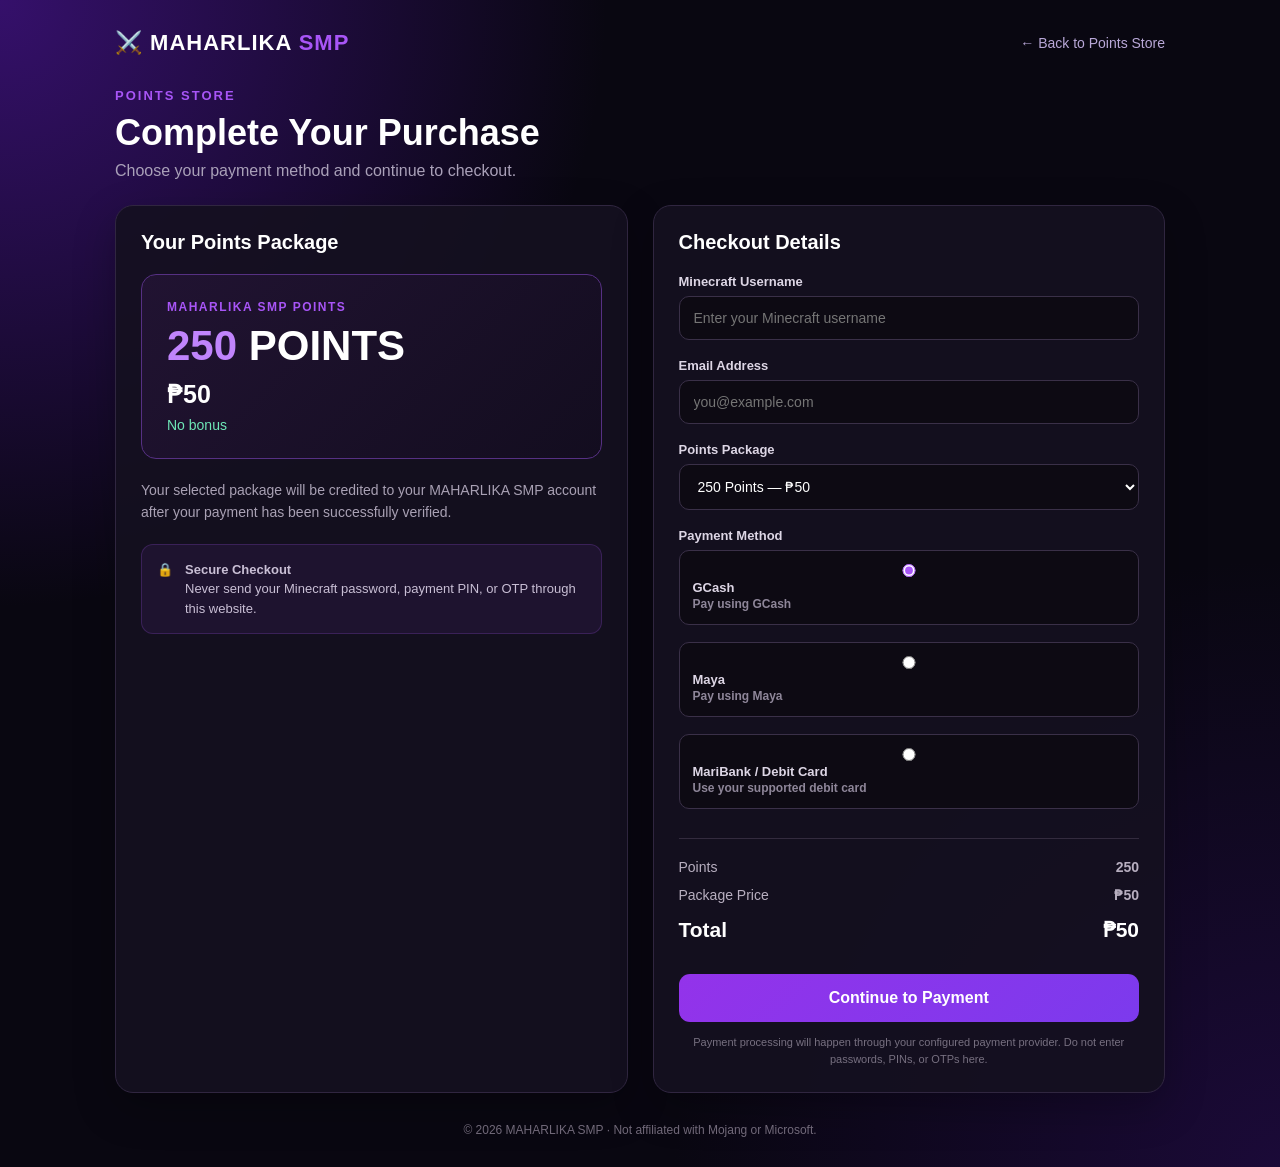
==== payment.html @ 06856d75 "Fix HTML formatting in payment.html Removed unnecessary code block formatting from HTML." ====
<!DOCTYPE html>
<html lang="en">
<head>
  <meta charset="UTF-8">
  <meta name="viewport" content="width=device-width, initial-scale=1.0">

  <meta name="description" content="MAHARLIKA SMP Points Checkout">

  <title>Checkout | MAHARLIKA SMP</title>

  <style>
    * {
      box-sizing: border-box;
      margin: 0;
      padding: 0;
    }

    body {
      font-family: Arial, Helvetica, sans-serif;
      background:
        radial-gradient(circle at top left, #35106b 0%, transparent 35%),
        radial-gradient(circle at bottom right, #1b0a38 0%, transparent 35%),
        #090711;
      color: #fff;
      min-height: 100vh;
      padding: 30px 15px;
    }

    a {
      color: inherit;
      text-decoration: none;
    }

    .container {
      width: 100%;
      max-width: 1050px;
      margin: auto;
    }

    .topbar {
      display: flex;
      justify-content: space-between;
      align-items: center;
      margin-bottom: 30px;
    }

    .brand {
      font-size: 22px;
      font-weight: 800;
      letter-spacing: 1px;
    }

    .brand span {
      color: #a855f7;
    }

    .back {
      color: #b9a8d8;
      font-size: 14px;
      transition: 0.2s;
    }

    .back:hover {
      color: #fff;
    }

    .checkout-title {
      margin-bottom: 25px;
    }

    .checkout-title span {
      color: #a855f7;
      font-size: 13px;
      font-weight: bold;
      letter-spacing: 2px;
    }

    .checkout-title h1 {
      font-size: 36px;
      margin-top: 8px;
    }

    .checkout-title p {
      color: #aaa1b9;
      margin-top: 8px;
    }

    .checkout-grid {
      display: grid;
      grid-template-columns: 1fr 1fr;
      gap: 25px;
    }

    .card {
      background: rgba(20, 16, 32, 0.9);
      border: 1px solid #302640;
      border-radius: 18px;
      padding: 25px;
      box-shadow: 0 15px 40px rgba(0, 0, 0, 0.25);
    }

    .card h2 {
      font-size: 20px;
      margin-bottom: 20px;
    }

    /* PRODUCT */

    .product-box {
      background: linear-gradient(135deg, #211332, #130d1f);
      border: 1px solid #563083;
      border-radius: 15px;
      padding: 25px;
      margin-bottom: 20px;
    }

    .product-label {
      color: #a855f7;
      font-size: 12px;
      font-weight: bold;
      letter-spacing: 1.5px;
    }

    .points {
      font-size: 42px;
      font-weight: 900;
      margin-top: 8px;
    }

    .points span {
      color: #c084fc;
    }

    .price {
      font-size: 25px;
      font-weight: bold;
      margin-top: 10px;
    }

    .bonus {
      color: #6ee7b7;
      font-size: 14px;
      margin-top: 8px;
    }

    .info {
      color: #a9a1b4;
      font-size: 14px;
      line-height: 1.6;
    }

    .security {
      display: flex;
      gap: 12px;
      margin-top: 20px;
      padding: 15px;
      border-radius: 12px;
      background: rgba(168, 85, 247, 0.08);
      border: 1px solid rgba(168, 85, 247, 0.2);
      color: #c9bfd5;
      font-size: 13px;
      line-height: 1.5;
    }

    /* FORM */

    .field {
      margin-bottom: 18px;
    }

    .field label {
      display: block;
      margin-bottom: 7px;
      font-size: 13px;
      font-weight: bold;
      color: #ddd6e5;
    }

    .field input,
    .field select {
      width: 100%;
      padding: 13px 14px;
      background: #0d0a13;
      color: #fff;
      border: 1px solid #3a3048;
      border-radius: 10px;
      outline: none;
      font-size: 14px;
    }

    .field input:focus,
    .field select:focus {
      border-color: #a855f7;
    }

    .payment-methods {
      display: grid;
      gap: 10px;
    }

    .payment-option {
      display: flex;
      align-items: center;
      gap: 12px;
      padding: 13px;
      border: 1px solid #3a3048;
      border-radius: 10px;
      cursor: pointer;
      background: #0d0a13;
      transition: 0.2s;
    }

    .payment-option:hover {
      border-color: #8b5cf6;
    }

    .payment-option input {
      accent-color: #a855f7;
    }

    .payment-name {
      font-weight: bold;
    }

    .payment-desc {
      display: block;
      color: #8e8699;
      font-size: 12px;
      margin-top: 2px;
    }

    /* SUMMARY */

    .summary {
      border-top: 1px solid #332b3e;
      margin-top: 22px;
      padding-top: 20px;
    }

    .summary-row {
      display: flex;
      justify-content: space-between;
      margin-bottom: 12px;
      color: #b8afc0;
      font-size: 14px;
    }

    .summary-row.total {
      color: #fff;
      font-size: 21px;
      font-weight: bold;
      margin-top: 15px;
    }

    .continue {
      width: 100%;
      margin-top: 20px;
      border: 0;
      border-radius: 11px;
      padding: 15px;
      background: linear-gradient(135deg, #9333ea, #7c3aed);
      color: white;
      font-size: 16px;
      font-weight: bold;
      cursor: pointer;
      transition: 0.2s;
    }

    .continue:hover {
      transform: translateY(-1px);
      filter: brightness(1.1);
    }

    .notice {
      margin-top: 12px;
      text-align: center;
      color: #777080;
      font-size: 11px;
      line-height: 1.5;
    }

    .error {
      display: none;
      padding: 15px;
      margin-bottom: 20px;
      border-radius: 10px;
      background: rgba(239, 68, 68, 0.1);
      border: 1px solid rgba(239, 68, 68, 0.3);
      color: #fca5a5;
      font-size: 14px;
    }

    footer {
      text-align: center;
      color: #716979;
      font-size: 12px;
      margin-top: 30px;
    }

    @media (max-width: 750px) {
      .checkout-grid {
        grid-template-columns: 1fr;
      }

      .checkout-title h1 {
        font-size: 29px;
      }

      .points {
        font-size: 35px;
      }

      .topbar {
        align-items: flex-start;
      }
    }
  </style>
</head>

<body>

  <div class="container">

    <div class="topbar">
      <a href="index.html" class="brand">
        ⚔️ MAHARLIKA <span>SMP</span>
      </a>

      <a href="index.html#store" class="back">
        ← Back to Points Store
      </a>
    </div>

    <div class="checkout-title">
      <span>POINTS STORE</span>
      <h1>Complete Your Purchase</h1>
      <p>Choose your payment method and continue to checkout.</p>
    </div>

    <div id="errorBox" class="error">
      Invalid points package. Please return to the Points Store and choose a package again.
    </div>

    <div class="checkout-grid">

      <!-- LEFT SIDE -->
      <div class="card">

        <h2>Your Points Package</h2>

        <div class="product-box">

          <div class="product-label">
            MAHARLIKA SMP POINTS
          </div>

          <div class="points">
            <span id="pointsAmount">250</span> POINTS
          </div>

          <div class="price">
            ₱<span id="priceAmount">50</span>
          </div>

          <div id="bonusText" class="bonus">
            No bonus
          </div>

        </div>

        <p class="info">
          Your selected package will be credited to your
          MAHARLIKA SMP account after your payment has been
          successfully verified.
        </p>

        <div class="security">
          🔒
          <div>
            <strong>Secure Checkout</strong><br>
            Never send your Minecraft password, payment PIN,
            or OTP through this website.
          </div>
        </div>

      </div>


      <!-- RIGHT SIDE -->
      <div class="card">

        <h2>Checkout Details</h2>

        <div class="field">
          <label for="username">
            Minecraft Username
          </label>

          <input
            type="text"
            id="username"
            placeholder="Enter your Minecraft username"
            maxlength="16"
            required
          >
        </div>


        <div class="field">
          <label for="email">
            Email Address
          </label>

          <input
            type="email"
            id="email"
            placeholder="you@example.com"
            required
          >
        </div>


        <div class="field">
          <label for="package">
            Points Package
          </label>

          <select id="package">
            <option value="250" data-price="50">
              250 Points — ₱50
            </option>

            <option value="550" data-price="100">
              550 Points — ₱100
            </option>

            <option value="1200" data-price="200">
              1,200 Points — ₱200
            </option>

            <option value="3250" data-price="500">
              3,250 Points — ₱500
            </option>

            <option value="7000" data-price="1000">
              7,000 Points — ₱1,000
            </option>
          </select>
        </div>


        <div class="field">

          <label>
            Payment Method
          </label>

          <div class="payment-methods">

            <label class="payment-option">
              <input
                type="radio"
                name="payment"
                value="GCash"
                checked
              >

              <div>
                <span class="payment-name">
                  GCash
                </span>

                <span class="payment-desc">
                  Pay using GCash
                </span>
              </div>
            </label>


            <label class="payment-option">
              <input
                type="radio"
                name="payment"
                value="Maya"
              >

              <div>
                <span class="payment-name">
                  Maya
                </span>

                <span class="payment-desc">
                  Pay using Maya
                </span>
              </div>
            </label>


            <label class="payment-option">
              <input
                type="radio"
                name="payment"
                value="MariBank Card"
              >

              <div>
                <span class="payment-name">
                  MariBank / Debit Card
                </span>

                <span class="payment-desc">
                  Use your supported debit card
                </span>
              </div>
            </label>

          </div>

        </div>


        <div class="summary">

          <div class="summary-row">
            <span>Points</span>
            <strong id="summaryPoints">
              250
            </strong>
          </div>

          <div class="summary-row">
            <span>Package Price</span>
            <strong>
              ₱<span id="summaryPrice">50</span>
            </strong>
          </div>

          <div class="summary-row total">
            <span>Total</span>

            <strong>
              ₱<span id="totalPrice">50</span>
            </strong>
          </div>

        </div>


        <button
          type="button"
          class="continue"
          id="continueButton"
        >
          Continue to Payment
        </button>

        <p class="notice">
          Payment processing will happen through your configured
          payment provider. Do not enter passwords, PINs, or OTPs here.
        </p>

      </div>

    </div>

    <footer>
      © 2026 MAHARLIKA SMP · Not affiliated with Mojang or Microsoft.
    </footer>

  </div>


  <script>

    /*
      ============================================
      READ PRODUCT AND PRICE FROM THE URL
      ============================================

      Example:

      payment.html?product=250&price=50

      means:

      250 POINTS
      ₱50
    */

    const params = new URLSearchParams(window.location.search);

    const urlProduct = params.get("product");
    const urlPrice = params.get("price");


    /*
      ============================================
      AVAILABLE POINTS PACKAGES
      ============================================
    */

    const packages = {
      "250": {
        points: 250,
        price: 50,
        bonus: "No bonus"
      },

      "550": {
        points: 550,
        price: 100,
        bonus: "+50 BONUS"
      },

      "1200": {
        points: 1200,
        price: 200,
        bonus: "+200 BONUS"
      },

      "3250": {
        points: 3250,
        price: 500,
        bonus: "+750 BONUS"
      },

      "7000": {
        points: 7000,
        price: 1000,
        bonus: "+2,000 BONUS"
      }
    };


    /*
      ============================================
      GET PAGE ELEMENTS
      ============================================
    */

    const pointsAmount = document.getElementById("pointsAmount");
    const priceAmount = document.getElementById("priceAmount");
    const bonusText = document.getElementById("bonusText");

    const summaryPoints = document.getElementById("summaryPoints");
    const summaryPrice = document.getElementById("summaryPrice");
    const totalPrice = document.getElementById("totalPrice");

    const packageSelect = document.getElementById("package");
    const errorBox = document.getElementById("errorBox");


    /*
      ============================================
      UPDATE CHECKOUT DISPLAY
      ============================================
    */

    function updateCheckout(points) {

      const selectedPackage = packages[points];

      if (!selectedPackage) {
        errorBox.style.display = "block";
        return;
      }

      errorBox.style.display = "none";

      pointsAmount.textContent =
        selectedPackage.points.toLocaleString();

      priceAmount.textContent =
        selectedPackage.price.toLocaleString();

      bonusText.textContent =
        selectedPackage.bonus;

      summaryPoints.textContent =
        selectedPackage.points.toLocaleString();

      summaryPrice.textContent =
        selectedPackage.price.toLocaleString();

      totalPrice.textContent =
        selectedPackage.price.toLocaleString();

      packageSelect.value =
        String(selectedPackage.points);
    }


    /*
      ============================================
      LOAD PACKAGE FROM PURCHASE BUTTON
      ============================================
    */

    if (
      urlProduct &&
      urlPrice &&
      packages[urlProduct] &&
      Number(urlPrice) === packages[urlProduct].price
    ) {

      updateCheckout(urlProduct);

    } else {

      /*
        If someone opens payment.html directly,
        default to the ₱50 / 250 Points package.
      */

      updateCheckout("250");

    }


    /*
      ============================================
      IF USER CHANGES PACKAGE
      ============================================
    */

    packageSelect.addEventListener("change", function () {

      updateCheckout(this.value);

    });


    /*
      ============================================
      CONTINUE BUTTON
      ============================================
    */

    document
      .getElementById("continueButton")
      .addEventListener("click", function () {

        const username =
          document.getElementById("username").value.trim();

        const email =
          document.getElementById("email").value.trim();

        const selectedPackage =
          packages[packageSelect.value];

        const payment =
          document.querySelector(
            'input[name="payment"]:checked'
          ).value;


        if (!username) {

          alert(
            "Please enter your Minecraft username."
          );

          return;
        }


        if (!email) {

          alert(
            "Please enter your email address."
          );

          return;
        }


        /*
          IMPORTANT:

          This is only the checkout interface.

          You still need to connect this button
          to your actual payment provider before
          accepting real payments.
        */

        alert(
          "Order ready!\\n\\n" +
          "Minecraft Username: " + username + "\\n" +
          "Points: " +
          selectedPackage.points.toLocaleString() + "\\n" +
          "Price: ₱" +
          selectedPackage.price.toLocaleString() + "\\n" +
          "Payment Method: " + payment
        );

      });

  </script>

</body>
</html>
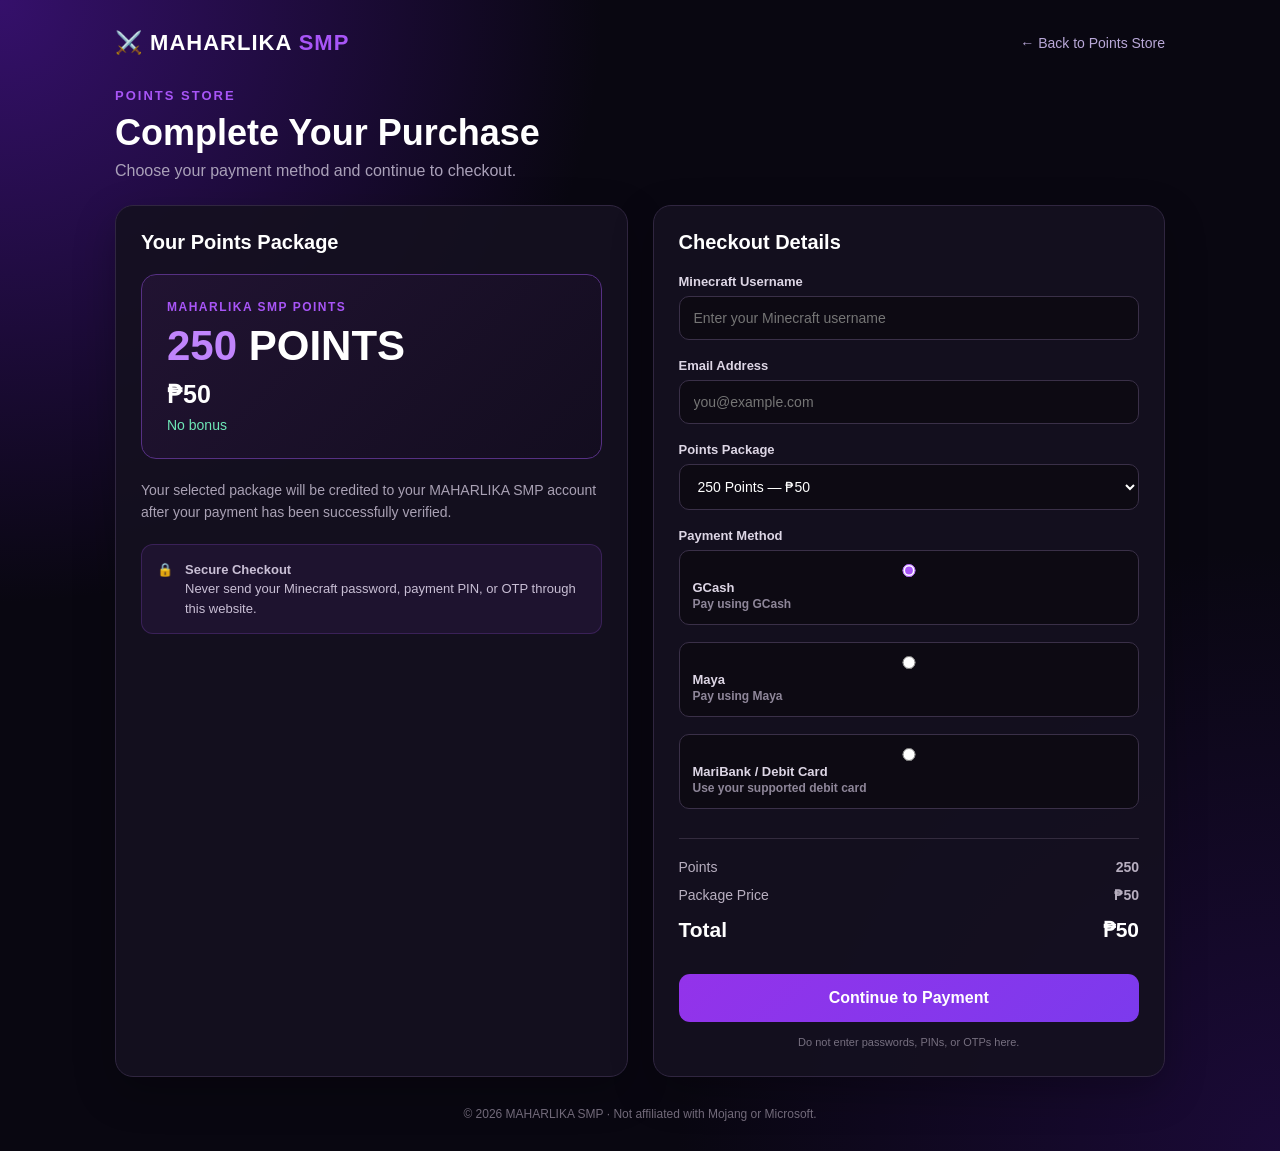
==== commit be9ed128: "Update payment.html" ====
--- a/payment.html
+++ b/payment.html
@@ -57,7 +57,6 @@
     .back {
       color: #b9a8d8;
       font-size: 14px;
-      transition: 0.2s;
     }
 
     .back:hover {
@@ -319,441 +318,657 @@
 
 <body>
 
-  <div class="container">
-
-    <div class="topbar">
-      <a href="index.html" class="brand">
-        ⚔️ MAHARLIKA <span>SMP</span>
-      </a>
-
-      <a href="index.html#store" class="back">
-        ← Back to Points Store
-      </a>
+<div class="container">
+
+  <!-- TOP BAR -->
+
+  <div class="topbar">
+
+    <a href="index.html" class="brand">
+      ⚔️ MAHARLIKA <span>SMP</span>
+    </a>
+
+    <a href="index.html#store" class="back">
+      ← Back to Points Store
+    </a>
+
+  </div>
+
+
+  <!-- TITLE -->
+
+  <div class="checkout-title">
+
+    <span>POINTS STORE</span>
+
+    <h1>
+      Complete Your Purchase
+    </h1>
+
+    <p>
+      Choose your payment method and continue to checkout.
+    </p>
+
+  </div>
+
+
+  <!-- ERROR -->
+
+  <div id="errorBox" class="error">
+    Invalid points package. Please return to the Points Store
+    and select a package again.
+  </div>
+
+
+  <!-- CHECKOUT -->
+
+  <div class="checkout-grid">
+
+
+    <!-- LEFT CARD -->
+
+    <div class="card">
+
+      <h2>
+        Your Points Package
+      </h2>
+
+
+      <div class="product-box">
+
+        <div class="product-label">
+          MAHARLIKA SMP POINTS
+        </div>
+
+
+        <div class="points">
+
+          <span id="pointsAmount">
+            250
+          </span>
+
+          POINTS
+
+        </div>
+
+
+        <div class="price">
+
+          ₱<span id="priceAmount">
+            50
+          </span>
+
+        </div>
+
+
+        <div id="bonusText" class="bonus">
+          No bonus
+        </div>
+
+      </div>
+
+
+      <p class="info">
+
+        Your selected package will be credited to your
+        MAHARLIKA SMP account after your payment has been
+        successfully verified.
+
+      </p>
+
+
+      <div class="security">
+
+        🔒
+
+        <div>
+
+          <strong>
+            Secure Checkout
+          </strong>
+
+          <br>
+
+          Never send your Minecraft password, payment PIN,
+          or OTP through this website.
+
+        </div>
+
+      </div>
+
     </div>
 
-    <div class="checkout-title">
-      <span>POINTS STORE</span>
-      <h1>Complete Your Purchase</h1>
-      <p>Choose your payment method and continue to checkout.</p>
+
+    <!-- RIGHT CARD -->
+
+    <div class="card">
+
+      <h2>
+        Checkout Details
+      </h2>
+
+
+      <!-- USERNAME -->
+
+      <div class="field">
+
+        <label for="username">
+          Minecraft Username
+        </label>
+
+        <input
+          type="text"
+          id="username"
+          placeholder="Enter your Minecraft username"
+          maxlength="16"
+        >
+
+      </div>
+
+
+      <!-- EMAIL -->
+
+      <div class="field">
+
+        <label for="email">
+          Email Address
+        </label>
+
+        <input
+          type="email"
+          id="email"
+          placeholder="you@example.com"
+        >
+
+      </div>
+
+
+      <!-- PACKAGE -->
+
+      <div class="field">
+
+        <label for="package">
+          Points Package
+        </label>
+
+        <select id="package">
+
+          <option value="250">
+            250 Points — ₱50
+          </option>
+
+          <option value="550">
+            550 Points — ₱100
+          </option>
+
+          <option value="1200">
+            1,200 Points — ₱200
+          </option>
+
+          <option value="3250">
+            3,250 Points — ₱500
+          </option>
+
+          <option value="7000">
+            7,000 Points — ₱1,000
+          </option>
+
+        </select>
+
+      </div>
+
+
+      <!-- PAYMENT METHODS -->
+
+      <div class="field">
+
+        <label>
+          Payment Method
+        </label>
+
+
+        <div class="payment-methods">
+
+
+          <!-- GCASH -->
+
+          <label class="payment-option">
+
+            <input
+              type="radio"
+              name="payment"
+              value="GCash"
+              checked
+            >
+
+            <div>
+
+              <span class="payment-name">
+                GCash
+              </span>
+
+              <span class="payment-desc">
+                Pay using GCash
+              </span>
+
+            </div>
+
+          </label>
+
+
+          <!-- MAYA -->
+
+          <label class="payment-option">
+
+            <input
+              type="radio"
+              name="payment"
+              value="Maya"
+            >
+
+            <div>
+
+              <span class="payment-name">
+                Maya
+              </span>
+
+              <span class="payment-desc">
+                Pay using Maya
+              </span>
+
+            </div>
+
+          </label>
+
+
+          <!-- MARIBANK -->
+
+          <label class="payment-option">
+
+            <input
+              type="radio"
+              name="payment"
+              value="MariBank Card"
+            >
+
+            <div>
+
+              <span class="payment-name">
+                MariBank / Debit Card
+              </span>
+
+              <span class="payment-desc">
+                Use your supported debit card
+              </span>
+
+            </div>
+
+          </label>
+
+        </div>
+
+      </div>
+
+
+      <!-- SUMMARY -->
+
+      <div class="summary">
+
+
+        <div class="summary-row">
+
+          <span>
+            Points
+          </span>
+
+          <strong id="summaryPoints">
+            250
+          </strong>
+
+        </div>
+
+
+        <div class="summary-row">
+
+          <span>
+            Package Price
+          </span>
+
+          <strong>
+
+            ₱<span id="summaryPrice">
+              50
+            </span>
+
+          </strong>
+
+        </div>
+
+
+        <div class="summary-row total">
+
+          <span>
+            Total
+          </span>
+
+          <strong>
+
+            ₱<span id="totalPrice">
+              50
+            </span>
+
+          </strong>
+
+        </div>
+
+
+      </div>
+
+
+      <!-- CONTINUE BUTTON -->
+
+      <button
+        type="button"
+        class="continue"
+        id="continueButton"
+      >
+        Continue to Payment
+      </button>
+
+
+      <p class="notice">
+
+        Do not enter passwords, PINs, or OTPs here.
+
+      </p>
+
     </div>
 
-    <div id="errorBox" class="error">
-      Invalid points package. Please return to the Points Store and choose a package again.
-    </div>
-
-    <div class="checkout-grid">
-
-      <!-- LEFT SIDE -->
-      <div class="card">
-
-        <h2>Your Points Package</h2>
-
-        <div class="product-box">
-
-          <div class="product-label">
-            MAHARLIKA SMP POINTS
-          </div>
-
-          <div class="points">
-            <span id="pointsAmount">250</span> POINTS
-          </div>
-
-          <div class="price">
-            ₱<span id="priceAmount">50</span>
-          </div>
-
-          <div id="bonusText" class="bonus">
-            No bonus
-          </div>
-
-        </div>
-
-        <p class="info">
-          Your selected package will be credited to your
-          MAHARLIKA SMP account after your payment has been
-          successfully verified.
-        </p>
-
-        <div class="security">
-          🔒
-          <div>
-            <strong>Secure Checkout</strong><br>
-            Never send your Minecraft password, payment PIN,
-            or OTP through this website.
-          </div>
-        </div>
-
-      </div>
-
-
-      <!-- RIGHT SIDE -->
-      <div class="card">
-
-        <h2>Checkout Details</h2>
-
-        <div class="field">
-          <label for="username">
-            Minecraft Username
-          </label>
-
-          <input
-            type="text"
-            id="username"
-            placeholder="Enter your Minecraft username"
-            maxlength="16"
-            required
-          >
-        </div>
-
-
-        <div class="field">
-          <label for="email">
-            Email Address
-          </label>
-
-          <input
-            type="email"
-            id="email"
-            placeholder="you@example.com"
-            required
-          >
-        </div>
-
-
-        <div class="field">
-          <label for="package">
-            Points Package
-          </label>
-
-          <select id="package">
-            <option value="250" data-price="50">
-              250 Points — ₱50
-            </option>
-
-            <option value="550" data-price="100">
-              550 Points — ₱100
-            </option>
-
-            <option value="1200" data-price="200">
-              1,200 Points — ₱200
-            </option>
-
-            <option value="3250" data-price="500">
-              3,250 Points — ₱500
-            </option>
-
-            <option value="7000" data-price="1000">
-              7,000 Points — ₱1,000
-            </option>
-          </select>
-        </div>
-
-
-        <div class="field">
-
-          <label>
-            Payment Method
-          </label>
-
-          <div class="payment-methods">
-
-            <label class="payment-option">
-              <input
-                type="radio"
-                name="payment"
-                value="GCash"
-                checked
-              >
-
-              <div>
-                <span class="payment-name">
-                  GCash
-                </span>
-
-                <span class="payment-desc">
-                  Pay using GCash
-                </span>
-              </div>
-            </label>
-
-
-            <label class="payment-option">
-              <input
-                type="radio"
-                name="payment"
-                value="Maya"
-              >
-
-              <div>
-                <span class="payment-name">
-                  Maya
-                </span>
-
-                <span class="payment-desc">
-                  Pay using Maya
-                </span>
-              </div>
-            </label>
-
-
-            <label class="payment-option">
-              <input
-                type="radio"
-                name="payment"
-                value="MariBank Card"
-              >
-
-              <div>
-                <span class="payment-name">
-                  MariBank / Debit Card
-                </span>
-
-                <span class="payment-desc">
-                  Use your supported debit card
-                </span>
-              </div>
-            </label>
-
-          </div>
-
-        </div>
-
-
-        <div class="summary">
-
-          <div class="summary-row">
-            <span>Points</span>
-            <strong id="summaryPoints">
-              250
-            </strong>
-          </div>
-
-          <div class="summary-row">
-            <span>Package Price</span>
-            <strong>
-              ₱<span id="summaryPrice">50</span>
-            </strong>
-          </div>
-
-          <div class="summary-row total">
-            <span>Total</span>
-
-            <strong>
-              ₱<span id="totalPrice">50</span>
-            </strong>
-          </div>
-
-        </div>
-
-
-        <button
-          type="button"
-          class="continue"
-          id="continueButton"
-        >
-          Continue to Payment
-        </button>
-
-        <p class="notice">
-          Payment processing will happen through your configured
-          payment provider. Do not enter passwords, PINs, or OTPs here.
-        </p>
-
-      </div>
-
-    </div>
-
-    <footer>
-      © 2026 MAHARLIKA SMP · Not affiliated with Mojang or Microsoft.
-    </footer>
-
   </div>
 
 
-  <script>
-
-    /*
-      ============================================
-      READ PRODUCT AND PRICE FROM THE URL
-      ============================================
-
-      Example:
-
-      payment.html?product=250&price=50
-
-      means:
-
-      250 POINTS
-      ₱50
-    */
-
-    const params = new URLSearchParams(window.location.search);
-
-    const urlProduct = params.get("product");
-    const urlPrice = params.get("price");
-
-
-    /*
-      ============================================
-      AVAILABLE POINTS PACKAGES
-      ============================================
-    */
-
-    const packages = {
-      "250": {
-        points: 250,
-        price: 50,
-        bonus: "No bonus"
-      },
-
-      "550": {
-        points: 550,
-        price: 100,
-        bonus: "+50 BONUS"
-      },
-
-      "1200": {
-        points: 1200,
-        price: 200,
-        bonus: "+200 BONUS"
-      },
-
-      "3250": {
-        points: 3250,
-        price: 500,
-        bonus: "+750 BONUS"
-      },
-
-      "7000": {
-        points: 7000,
-        price: 1000,
-        bonus: "+2,000 BONUS"
-      }
-    };
-
-
-    /*
-      ============================================
-      GET PAGE ELEMENTS
-      ============================================
-    */
-
-    const pointsAmount = document.getElementById("pointsAmount");
-    const priceAmount = document.getElementById("priceAmount");
-    const bonusText = document.getElementById("bonusText");
-
-    const summaryPoints = document.getElementById("summaryPoints");
-    const summaryPrice = document.getElementById("summaryPrice");
-    const totalPrice = document.getElementById("totalPrice");
-
-    const packageSelect = document.getElementById("package");
-    const errorBox = document.getElementById("errorBox");
-
-
-    /*
-      ============================================
-      UPDATE CHECKOUT DISPLAY
-      ============================================
-    */
-
-    function updateCheckout(points) {
-
-      const selectedPackage = packages[points];
-
-      if (!selectedPackage) {
-        errorBox.style.display = "block";
-        return;
-      }
-
-      errorBox.style.display = "none";
-
-      pointsAmount.textContent =
-        selectedPackage.points.toLocaleString();
-
-      priceAmount.textContent =
-        selectedPackage.price.toLocaleString();
-
-      bonusText.textContent =
-        selectedPackage.bonus;
-
-      summaryPoints.textContent =
-        selectedPackage.points.toLocaleString();
-
-      summaryPrice.textContent =
-        selectedPackage.price.toLocaleString();
-
-      totalPrice.textContent =
-        selectedPackage.price.toLocaleString();
-
-      packageSelect.value =
-        String(selectedPackage.points);
-    }
-
-
-    /*
-      ============================================
-      LOAD PACKAGE FROM PURCHASE BUTTON
-      ============================================
-    */
-
-    if (
-      urlProduct &&
-      urlPrice &&
-      packages[urlProduct] &&
-      Number(urlPrice) === packages[urlProduct].price
-    ) {
-
-      updateCheckout(urlProduct);
-
-    } else {
-
-      /*
-        If someone opens payment.html directly,
-        default to the ₱50 / 250 Points package.
-      */
-
-      updateCheckout("250");
-
-    }
-
-
-    /*
-      ============================================
-      IF USER CHANGES PACKAGE
-      ============================================
-    */
-
-    packageSelect.addEventListener("change", function () {
-
-      updateCheckout(this.value);
-
-    });
-
-
-    /*
-      ============================================
-      CONTINUE BUTTON
-      ============================================
-    */
-
-    document
-      .getElementById("continueButton")
-      .addEventListener("click", function () {
+  <footer>
+
+    © 2026 MAHARLIKA SMP ·
+    Not affiliated with Mojang or Microsoft.
+
+  </footer>
+
+</div>
+
+
+<script>
+
+  /*
+  ============================================
+  POINTS PACKAGES
+  ============================================
+  */
+
+  const packages = {
+
+    "250": {
+      points: 250,
+      price: 50,
+      bonus: "No bonus"
+    },
+
+    "550": {
+      points: 550,
+      price: 100,
+      bonus: "+50 BONUS"
+    },
+
+    "1200": {
+      points: 1200,
+      price: 200,
+      bonus: "+200 BONUS"
+    },
+
+    "3250": {
+      points: 3250,
+      price: 500,
+      bonus: "+750 BONUS"
+    },
+
+    "7000": {
+      points: 7000,
+      price: 1000,
+      bonus: "+2,000 BONUS"
+    }
+
+  };
+
+
+  /*
+  ============================================
+  GET URL PARAMETERS
+  ============================================
+  */
+
+  const params =
+    new URLSearchParams(
+      window.location.search
+    );
+
+
+  const urlProduct =
+    params.get("product");
+
+
+  const urlPrice =
+    params.get("price");
+
+
+  /*
+  ============================================
+  GET ELEMENTS
+  ============================================
+  */
+
+  const pointsAmount =
+    document.getElementById(
+      "pointsAmount"
+    );
+
+
+  const priceAmount =
+    document.getElementById(
+      "priceAmount"
+    );
+
+
+  const bonusText =
+    document.getElementById(
+      "bonusText"
+    );
+
+
+  const summaryPoints =
+    document.getElementById(
+      "summaryPoints"
+    );
+
+
+  const summaryPrice =
+    document.getElementById(
+      "summaryPrice"
+    );
+
+
+  const totalPrice =
+    document.getElementById(
+      "totalPrice"
+    );
+
+
+  const packageSelect =
+    document.getElementById(
+      "package"
+    );
+
+
+  const errorBox =
+    document.getElementById(
+      "errorBox"
+    );
+
+
+  /*
+  ============================================
+  UPDATE PACKAGE
+  ============================================
+  */
+
+  function updateCheckout(points) {
+
+    const selectedPackage =
+      packages[points];
+
+
+    if (!selectedPackage) {
+
+      errorBox.style.display =
+        "block";
+
+      return;
+
+    }
+
+
+    errorBox.style.display =
+      "none";
+
+
+    pointsAmount.textContent =
+      selectedPackage.points
+        .toLocaleString();
+
+
+    priceAmount.textContent =
+      selectedPackage.price
+        .toLocaleString();
+
+
+    bonusText.textContent =
+      selectedPackage.bonus;
+
+
+    summaryPoints.textContent =
+      selectedPackage.points
+        .toLocaleString();
+
+
+    summaryPrice.textContent =
+      selectedPackage.price
+        .toLocaleString();
+
+
+    totalPrice.textContent =
+      selectedPackage.price
+        .toLocaleString();
+
+
+    packageSelect.value =
+      String(
+        selectedPackage.points
+      );
+
+  }
+
+
+  /*
+  ============================================
+  LOAD PACKAGE
+  ============================================
+  */
+
+  if (
+    urlProduct &&
+    packages[urlProduct] &&
+    Number(urlPrice) ===
+      packages[urlProduct].price
+  ) {
+
+    updateCheckout(
+      urlProduct
+    );
+
+  } else {
+
+    updateCheckout(
+      "250"
+    );
+
+  }
+
+
+  /*
+  ============================================
+  PACKAGE DROPDOWN
+  ============================================
+  */
+
+  packageSelect.addEventListener(
+    "change",
+    function () {
+
+      updateCheckout(
+        this.value
+      );
+
+    }
+  );
+
+
+  /*
+  ============================================
+  CONTINUE BUTTON
+  ============================================
+  */
+
+  document
+    .getElementById(
+      "continueButton"
+    )
+    .addEventListener(
+      "click",
+      function () {
+
 
         const username =
-          document.getElementById("username").value.trim();
+          document
+            .getElementById(
+              "username"
+            )
+            .value
+            .trim();
+
 
         const email =
-          document.getElementById("email").value.trim();
+          document
+            .getElementById(
+              "email"
+            )
+            .value
+            .trim();
+
 
         const selectedPackage =
-          packages[packageSelect.value];
-
-        const payment =
+          packages[
+            packageSelect.value
+          ];
+
+
+        const paymentElement =
           document.querySelector(
             'input[name="payment"]:checked'
-          ).value;
-
+          );
+
+
+        /*
+        CHECK USERNAME
+        */
 
         if (!username) {
 
@@ -762,8 +977,13 @@
           );
 
           return;
+
         }
 
+
+        /*
+        CHECK EMAIL
+        */
 
         if (!email) {
 
@@ -772,32 +992,99 @@
           );
 
           return;
+
         }
 
 
         /*
-          IMPORTANT:
-
-          This is only the checkout interface.
-
-          You still need to connect this button
-          to your actual payment provider before
-          accepting real payments.
+        CHECK PAYMENT METHOD
         */
 
-        alert(
-          "Order ready!\\n\\n" +
-          "Minecraft Username: " + username + "\\n" +
-          "Points: " +
-          selectedPackage.points.toLocaleString() + "\\n" +
-          "Price: ₱" +
-          selectedPackage.price.toLocaleString() + "\\n" +
-          "Payment Method: " + payment
-        );
-
-      });
-
-  </script>
+        if (!paymentElement) {
+
+          alert(
+            "Please select a payment method."
+          );
+
+          return;
+
+        }
+
+
+        /*
+        CHECK PACKAGE
+        */
+
+        if (!selectedPackage) {
+
+          alert(
+            "Invalid Points package."
+          );
+
+          return;
+
+        }
+
+
+        /*
+        PAYMENT METHOD
+        */
+
+        const paymentMethod =
+          paymentElement.value;
+
+
+        /*
+        CREATE ORDER ID
+        */
+
+        const orderId =
+          "MH-" +
+          Math.random()
+            .toString(36)
+            .substring(2, 8)
+            .toUpperCase();
+
+
+        /*
+        CREATE SUCCESS PAGE URL
+        */
+
+        const successUrl =
+          "success.html" +
+          "?username=" +
+          encodeURIComponent(
+            username
+          ) +
+          "&points=" +
+          encodeURIComponent(
+            selectedPackage.points
+          ) +
+          "&price=" +
+          encodeURIComponent(
+            selectedPackage.price
+          ) +
+          "&payment=" +
+          encodeURIComponent(
+            paymentMethod
+          ) +
+          "&order=" +
+          encodeURIComponent(
+            orderId
+          );
+
+
+        /*
+        GO TO RECEIPT
+        */
+
+        window.location.href =
+          successUrl;
+
+      }
+    );
+
+</script>
 
 </body>
 </html>
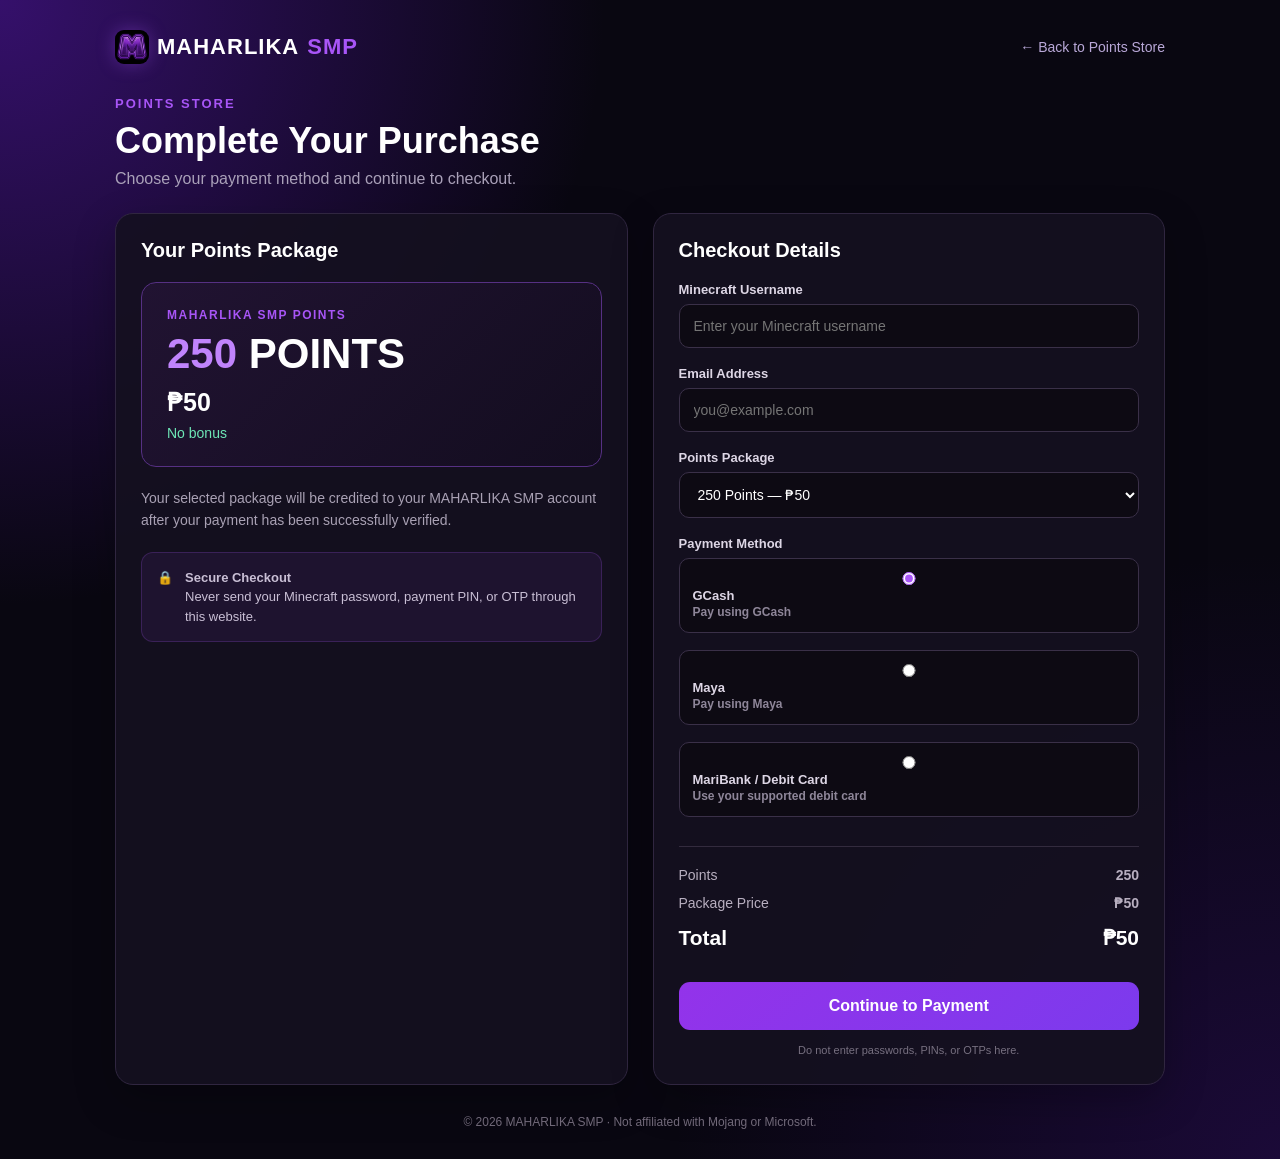
==== commit d87a0497: "Add files via upload" ====
--- a/payment.html
+++ b/payment.html
@@ -7,6 +7,7 @@
   <meta name="description" content="MAHARLIKA SMP Points Checkout">
 
   <title>Checkout | MAHARLIKA SMP</title>
+  <link rel="icon" type="image/jpeg" href="maharlika-logo.jpg">
 
   <style>
     * {
@@ -45,6 +46,9 @@
     }
 
     .brand {
+      display: flex;
+      align-items: center;
+      gap: 8px;
       font-size: 22px;
       font-weight: 800;
       letter-spacing: 1px;
@@ -52,6 +56,14 @@
 
     .brand span {
       color: #a855f7;
+    }
+
+    .brand-logo {
+      width: 34px;
+      height: 34px;
+      border-radius: 9px;
+      object-fit: cover;
+      box-shadow: 0 0 18px rgba(168,85,247,.35);
     }
 
     .back {
@@ -325,7 +337,7 @@
   <div class="topbar">
 
     <a href="index.html" class="brand">
-      ⚔️ MAHARLIKA <span>SMP</span>
+      <img class="brand-logo" src="maharlika-logo.jpg" alt="MAHARLIKA SMP logo"> MAHARLIKA <span>SMP</span>
     </a>
 
     <a href="index.html#store" class="back">
@@ -1078,7 +1090,7 @@
         GO TO RECEIPT
         */
 
-        window.location.href =
+        window.location.assign(successUrl);
           successUrl;
 
       }
